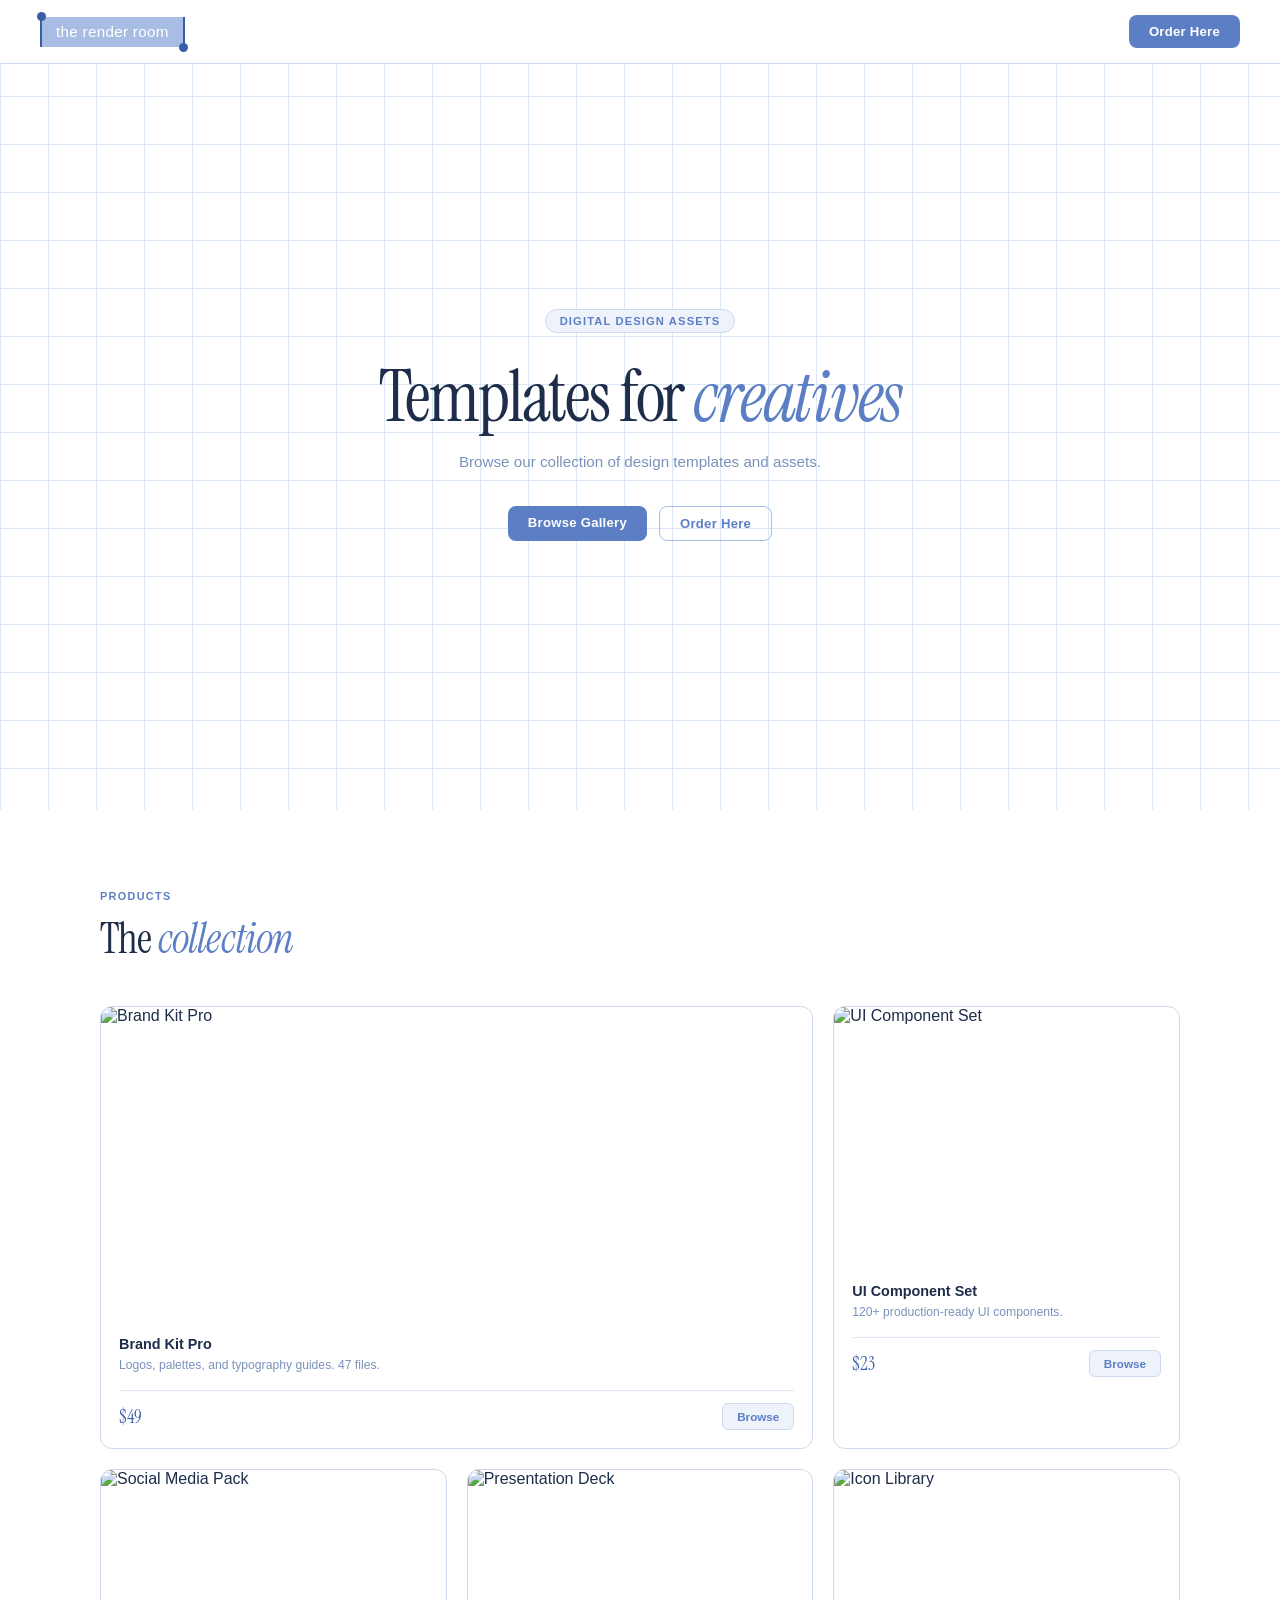
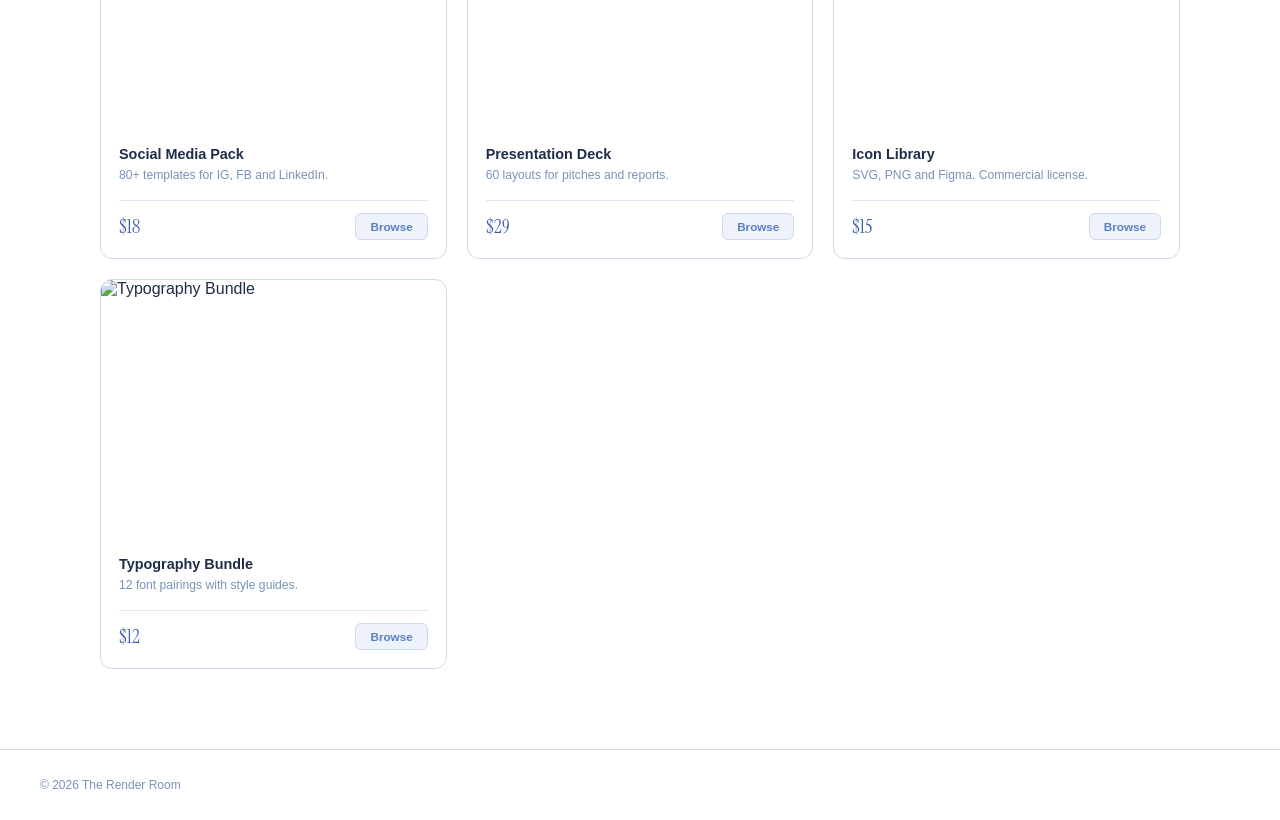
==== index.html @ 3a6969c8 "first commit" ====
<!DOCTYPE html>
<html lang="en">
<head>
  <meta charset="UTF-8"/>
  <meta name="viewport" content="width=device-width, initial-scale=1.0"/>
  <title>The Render Room</title>
  <link rel="icon" href="assets/images/logo.png" type="image/x-icon">
  <link href="https://fonts.googleapis.com/css2?family=Google+Sans:wght@400;500&family=Instrument+Serif:ital@0;1&display=swap" rel="stylesheet"/>
  <link rel="stylesheet" href="../css/style.css"/>
  <style>
    a.card { text-decoration: none; color: var(--text); display: block; }
  </style>
</head>
<body>

  <!-- NAV -->
  <nav>
    <a href="#" class="nav-logo">
      <div class="logo-box">
        <span>the render room</span>
        <div class="logo-dot tl"></div>
        <div class="logo-dot br"></div>
      </div>
    </a>
    <div class="nav-cta">
      <a href="mailto:hello@therenderroom.com" class="btn-solid">Order Here</a>
    </div>
    <button class="hamburger" id="hamburger" onclick="toggleMenu()" aria-label="Menu">
      <span></span><span></span><span></span>
    </button>
  </nav>

  <!-- MOBILE MENU -->
  <div class="mobile-menu" id="mobileMenu">
    <a href="#gallery" onclick="toggleMenu()">Browse Gallery</a>
    <a href="mailto:hello@therenderroom.com" class="btn-solid mobile-order">Order Here</a>
  </div>

  <!-- HERO -->
  <section class="hero">
    <p class="hero-tag">Digital Design Assets</p>
    <h1>Templates for <em>creatives</em></h1>
    <p class="hero-sub">Browse our collection of design templates and assets.</p>
    <div class="hero-actions">
      <a href="#gallery" class="btn-solid">Browse Gallery</a>
      <a href="mailto:hello@therenderroom.com" class="btn-ghost">Order Here</a>
    </div>
  </section>

  <!-- GALLERY -->
  <section id="gallery">
    <p class="section-label">Products</p>
    <h2 class="section-heading">The <em>collection</em></h2>

    <div class="gallery-grid">

      <a class="card featured" href="prints.html">
        <div class="card-thumb">
          <img src="../assets/images/brand-kit-pro.jpg" alt="Brand Kit Pro"/>
        </div>
        <div class="card-body">
          <p class="card-title">Brand Kit Pro</p>
          <p class="card-desc">Logos, palettes, and typography guides. 47 files.</p>
          <div class="card-footer">
            <span class="card-price">$49</span>
            <button class="card-btn">Browse</button>
          </div>
        </div>
      </a>

      <a class="card" href="prints.html">
        <div class="card-thumb">
          <img src="../assets/images/ui-component-set.jpg" alt="UI Component Set"/>
        </div>
        <div class="card-body">
          <p class="card-title">UI Component Set</p>
          <p class="card-desc">120+ production-ready UI components.</p>
          <div class="card-footer">
            <span class="card-price">$23</span>
            <button class="card-btn">Browse</button>
          </div>
        </div>
      </a>

      <a class="card" href="prints.html">
        <div class="card-thumb">
          <img src="../assets/images/social-media-pack.jpg" alt="Social Media Pack"/>
        </div>
        <div class="card-body">
          <p class="card-title">Social Media Pack</p>
          <p class="card-desc">80+ templates for IG, FB and LinkedIn.</p>
          <div class="card-footer">
            <span class="card-price">$18</span>
            <button class="card-btn">Browse</button>
          </div>
        </div>
      </a>

      <a class="card" href="prints.html">
        <div class="card-thumb">
          <img src="../assets/images/presentation-deck.jpg" alt="Presentation Deck"/>
        </div>
        <div class="card-body">
          <p class="card-title">Presentation Deck</p>
          <p class="card-desc">60 layouts for pitches and reports.</p>
          <div class="card-footer">
            <span class="card-price">$29</span>
            <button class="card-btn">Browse</button>
          </div>
        </div>
      </a>

      <a class="card" href="prints.html">
        <div class="card-thumb">
          <img src="../assets/images/icon-library.jpg" alt="Icon Library"/>
        </div>
        <div class="card-body">
          <p class="card-title">Icon Library</p>
          <p class="card-desc">SVG, PNG and Figma. Commercial license.</p>
          <div class="card-footer">
            <span class="card-price">$15</span>
            <button class="card-btn">Browse</button>
          </div>
        </div>
      </a>

      <a class="card" href="prints.html">
        <div class="card-thumb">
          <img src="../assets/images/typography-bundle.jpg" alt="Typography Bundle"/>
        </div>
        <div class="card-body">
          <p class="card-title">Typography Bundle</p>
          <p class="card-desc">12 font pairings with style guides.</p>
          <div class="card-footer">
            <span class="card-price">$12</span>
            <button class="card-btn">Browse</button>
          </div>
        </div>
      </a>

    </div>
  </section>

  <!-- FOOTER -->
  <footer>
    <p>© 2026 The Render Room</p>
  </footer>

  <!-- MODAL -->
  <div class="modal-overlay" id="modalOverlay">
    <div class="modal">
      <button class="modal-close" onclick="closeModal()">✕</button>
      <h3 id="modalTitle"></h3>
      <p id="modalDesc"></p>
      <p class="modal-price" id="modalPrice"></p>
      <div class="modal-actions">
        <a href="mailto:hello@therenderroom.com" class="btn-solid">Order Here</a>
      </div>
    </div>
  </div>

  <script src="../script/script.js"></script>
</body>
</html>
---- css/style.css ----
*, *::before, *::after { box-sizing: border-box; margin: 0; padding: 0; }

:root {
  --blue:       #5b7ec5;
  --blue-light: #a8bde3;
  --blue-pale:  #dce7f5;
  --blue-wash:  #eef3fb;
  --blue-deep:  #3a5da8;
  --white:      #ffffff;
  --text:       #1e2d4a;
  --muted:      #7a92ba;
  --border:     #cdd9ee;
}

html { scroll-behavior: smooth; }

body {
  font-family: 'Google Sans', sans-serif;
  background: var(--white);
  color: var(--text);
  overflow-x: hidden;
}

/* NAV */
nav {
  position: fixed;
  top: 0; left: 0; right: 0;
  z-index: 100;
  background: rgba(255,255,255,0.9);
  backdrop-filter: blur(12px);
  border-bottom: 1px solid var(--border);
  padding: 0 40px;
  height: 64px;
  display: flex;
  align-items: center;
  justify-content: space-between;
}

.nav-logo { text-decoration: none; }

.logo-box {
  display: inline-block;
  background: var(--blue-light);
  padding: 6px 14px;
  border-left: 2.5px solid var(--blue-deep);
  border-right: 2.5px solid var(--blue-deep);
  position: relative;
}
.logo-box span {
  font-family: 'Google Sans', sans-serif;
  font-weight: 400;
  font-size: 0.95rem;
  color: var(--white);
  letter-spacing: 0.02em;
}
.logo-dot {
  width: 9px; height: 9px;
  background: var(--blue-deep);
  border-radius: 50%;
  position: absolute;
}
.logo-dot.tl { top: -5px; left: -5px; }
.logo-dot.br { bottom: -5px; right: -5px; }

.nav-cta { display: flex; gap: 10px; }

/* BUTTONS */
.btn-solid, .btn-ghost, .btn-white, .btn-outline-white {
  font-family: 'Google Sans', sans-serif;
  font-size: 0.82rem;
  font-weight: 600;
  padding: 9px 20px;
  border-radius: 8px;
  cursor: pointer;
  text-decoration: none;
  letter-spacing: 0.02em;
  transition: background 0.2s, border-color 0.2s;
  display: inline-block;
}
.btn-solid { background: var(--blue); color: var(--white); border: none; }
.btn-solid:hover { background: var(--blue-deep); }
.btn-ghost { background: transparent; color: var(--blue); border: 1.5px solid var(--blue-light); }
.btn-ghost:hover { background: var(--blue-wash); }
.btn-white { background: var(--white); color: var(--blue); border: none; }
.btn-white:hover { background: var(--blue-pale); }
.btn-outline-white { background: transparent; color: var(--white); border: 1.5px solid rgba(255,255,255,0.5); }
.btn-outline-white:hover { border-color: white; background: rgba(255,255,255,0.1); }

/* HERO */
.hero {
  min-height: 90vh;
  display: flex;
  flex-direction: column;
  align-items: center;
  justify-content: center;
  text-align: center;
  padding: 100px 24px 60px;
  background:
    linear-gradient(var(--blue-pale) 1px, transparent 1px),
    linear-gradient(90deg, var(--blue-pale) 1px, transparent 1px);
  background-size: 48px 48px;
  background-color: var(--white);
  width: 100vw;
  margin-left: calc(-50vw + 50%);
  max-width: 100vw;
}

.hero-tag {
  font-size: 0.7rem;
  font-weight: 600;
  letter-spacing: 0.1em;
  text-transform: uppercase;
  color: var(--blue);
  background: var(--blue-wash);
  border: 1px solid var(--border);
  border-radius: 20px;
  padding: 5px 14px;
  margin-bottom: 24px;
}

.hero h1 {
  font-family: 'Instrument Serif', serif;
  font-size: clamp(2.6rem, 6vw, 4.5rem);
  font-weight: 400;
  letter-spacing: -0.03em;
  line-height: 1.1;
  margin-bottom: 16px;
}
.hero h1 em { font-style: italic; color: var(--blue); }

.hero-sub {
  font-size: 0.95rem;
  color: var(--muted);
  margin-bottom: 36px;
}

.hero-actions { display: flex; gap: 12px; flex-wrap: wrap; justify-content: center; }

/* SECTION */
section { padding: 80px 40px; max-width: 1160px; margin: 0 auto; }

.section-label {
  font-size: 0.68rem;
  font-weight: 600;
  letter-spacing: 0.12em;
  text-transform: uppercase;
  color: var(--blue);
  margin-bottom: 10px;
}

.section-heading {
  font-family: 'Instrument Serif', serif;
  font-size: clamp(1.8rem, 3.5vw, 2.6rem);
  font-weight: 400;
  letter-spacing: -0.02em;
  margin-bottom: 40px;
}
.section-heading em { font-style: italic; color: var(--blue); }

/* GALLERY */
.gallery-grid {
  display: grid;
  grid-template-columns: repeat(3, 1fr);
  gap: 20px;
}

.card {
  background: var(--white);
  border: 1px solid var(--border);
  border-radius: 12px;
  overflow: hidden;
  cursor: pointer;
  transition: transform 0.25s, box-shadow 0.25s, border-color 0.25s;
}
.card:hover {
  transform: translateY(-5px);
  box-shadow: 0 16px 40px rgba(91,126,197,0.13);
  border-color: var(--blue-light);
}
.card.featured { grid-column: span 2; }

.card-thumb {
  aspect-ratio: 4/3;
  display: flex;
  align-items: center;
  justify-content: center;
  position: relative;
}
.card.featured .card-thumb { aspect-ratio: 16/7; }

.thumb-icon { font-size: 2.6rem; }

.card-thumb img {
  width: 100%;
  height: 100%;
  object-fit: cover;
  display: block;
}

.card-tag {
  position: absolute;
  top: 10px; right: 10px;
  background: rgba(255,255,255,0.9);
  border: 1px solid var(--border);
  border-radius: 5px;
  font-size: 0.62rem;
  font-weight: 600;
  padding: 3px 8px;
  color: var(--text);
}

.card-body { padding: 18px; }
.card-title { font-size: 0.9rem; font-weight: 600; margin-bottom: 4px; }
.card-desc { font-size: 0.76rem; color: var(--muted); line-height: 1.6; margin-bottom: 14px; }

.card-footer {
  display: flex;
  align-items: center;
  justify-content: space-between;
  padding-top: 12px;
  border-top: 1px solid var(--blue-pale);
}
.card-price {
  font-family: 'Instrument Serif', serif;
  font-size: 1.2rem;
  color: var(--blue-deep);
}
.card-btn {
  font-family: 'Google Sans', sans-serif;
  font-size: 0.73rem;
  font-weight: 600;
  padding: 6px 14px;
  background: var(--blue-wash);
  color: var(--blue);
  border: 1px solid var(--border);
  border-radius: 6px;
  cursor: pointer;
  transition: background 0.2s, color 0.2s;
}
.card-btn:hover { background: var(--blue); color: var(--white); border-color: var(--blue); }

/* CTA */
.cta-section { padding: 0 40px 80px; max-width: 1160px; margin: 0 auto; }

.cta-banner {
  background: var(--blue);
  border-radius: 16px;
  padding: 52px 48px;
  display: flex;
  align-items: center;
  justify-content: space-between;
  gap: 28px;
}
.cta-banner h2 {
  font-family: 'Instrument Serif', serif;
  font-size: 2rem;
  font-weight: 400;
  color: var(--white);
  margin-bottom: 6px;
}
.cta-banner h2 em { font-style: italic; opacity: 0.8; }
.cta-banner p { font-size: 0.85rem; color: rgba(255,255,255,0.65); }
.cta-actions { display: flex; gap: 10px; flex-shrink: 0; }

/* FOOTER */
footer {
  border-top: 1px solid var(--border);
  padding: 28px 40px;
  display: flex;
  align-items: center;
  justify-content: space-between;
}
footer p { font-size: 0.75rem; color: var(--muted); }

/* MODAL */
.modal-overlay {
  position: fixed;
  inset: 0;
  background: rgba(30,45,74,0.4);
  backdrop-filter: blur(6px);
  z-index: 200;
  display: none;
  align-items: center;
  justify-content: center;
  padding: 24px;
}
.modal-overlay.open { display: flex; }

.modal {
  background: var(--white);
  border-radius: 16px;
  padding: 36px;
  max-width: 440px;
  width: 100%;
  border: 1px solid var(--border);
  position: relative;
  animation: popUp 0.28s cubic-bezier(.34,1.56,.64,1) both;
}
.modal-close {
  position: absolute;
  top: 14px; right: 14px;
  width: 30px; height: 30px;
  border-radius: 50%;
  background: var(--blue-wash);
  border: 1px solid var(--border);
  cursor: pointer;
  font-size: 0.85rem;
  color: var(--muted);
  display: flex; align-items: center; justify-content: center;
  transition: background 0.2s;
}
.modal-close:hover { background: var(--blue-pale); }

.modal-icon { font-size: 2.4rem; margin-bottom: 14px; }
.modal h3 {
  font-family: 'Instrument Serif', serif;
  font-size: 1.5rem;
  font-weight: 400;
  margin-bottom: 8px;
}
.modal p { font-size: 0.82rem; color: var(--muted); line-height: 1.6; margin-bottom: 16px; }
.modal-price {
  font-family: 'Instrument Serif', serif;
  font-size: 1.7rem !important;
  color: var(--blue-deep) !important;
  margin-bottom: 24px !important;
}
.modal-actions { display: flex; gap: 10px; }
.modal-actions a { flex: 1; text-align: center; }

/* ANIMATIONS */
@keyframes popUp    { from { opacity: 0; transform: scale(0.92); } to { opacity: 1; transform: scale(1); } }
@keyframes slideDown { from { opacity: 0; transform: translateY(-8px); } to { opacity: 1; transform: none; } }

/* HAMBURGER */
.hamburger {
  display: none;
  flex-direction: column;
  gap: 5px;
  background: none;
  border: none;
  cursor: pointer;
  padding: 6px;
}
.hamburger span {
  display: block;
  width: 22px;
  height: 2px;
  background: var(--text);
  border-radius: 2px;
  transition: transform 0.2s, opacity 0.2s;
}
.hamburger.open span:nth-child(1) { transform: translateY(7px) rotate(45deg); }
.hamburger.open span:nth-child(2) { opacity: 0; }
.hamburger.open span:nth-child(3) { transform: translateY(-7px) rotate(-45deg); }

/* MOBILE MENU */
.mobile-menu {
  display: none;
  position: fixed;
  top: 64px; left: 0; right: 0;
  background: var(--white);
  border-bottom: 1px solid var(--border);
  flex-direction: column;
  padding: 20px;
  gap: 12px;
  z-index: 99;
  animation: slideDown 0.2s ease both;
}
.mobile-menu.open { display: flex; }
.mobile-menu a {
  font-size: 0.9rem;
  font-weight: 600;
  color: var(--white);
  text-decoration: none;
  padding: 12px;
  border-radius: 8px;
  background: var(--blue);
  text-align: center;
  border-bottom: none;
  transition: background 0.2s;
}
.mobile-menu a:hover { background: var(--blue-deep); }
.mobile-menu a:last-child { border-bottom: none; }
.mobile-menu .mobile-order {
  text-align: center;
  padding: 12px;
  margin-top: 0;
  border-bottom: none;
}

/* TABLET */
@media (max-width: 860px) {
  nav { padding: 0 20px; }
  .nav-cta { display: none; }
  .hamburger { display: flex; }
  section, .cta-section { padding-left: 20px; padding-right: 20px; }
  section { padding-top: 60px; padding-bottom: 60px; }
  .gallery-grid { grid-template-columns: 1fr 1fr; }
  .card.featured { grid-column: span 2; }
  .cta-banner { flex-direction: column; padding: 36px 24px; text-align: center; }
  .cta-actions { justify-content: center; }
  footer { flex-direction: column; gap: 12px; text-align: center; }
}

/* MOBILE */
@media (max-width: 560px) {
  .hero { min-height: 85vh; padding: 90px 20px 48px; }
  .hero h1 { font-size: 2.4rem; }
  .hero-sub { font-size: 0.88rem; }
  .hero-actions { flex-direction: column; align-items: stretch; width: 100%; max-width: 280px; }
  .hero-actions a { text-align: center; padding: 13px; }

  section { padding: 48px 16px; }
  .gallery-grid { grid-template-columns: 1fr; gap: 14px; }
  .card.featured { grid-column: span 1; }
  .card.featured .card-thumb { aspect-ratio: 4/3; }

  .cta-section { padding: 0 16px 56px; }
  .cta-banner { padding: 32px 20px; }
  .cta-banner h2 { font-size: 1.6rem; }
  .cta-actions { flex-direction: column; width: 100%; }
  .cta-actions a { text-align: center; }

  footer { padding: 24px 16px; }

  .modal { padding: 28px 20px; border-radius: 14px; }
  .modal-actions { flex-direction: column; }
  .modal-actions a { text-align: center; }
}
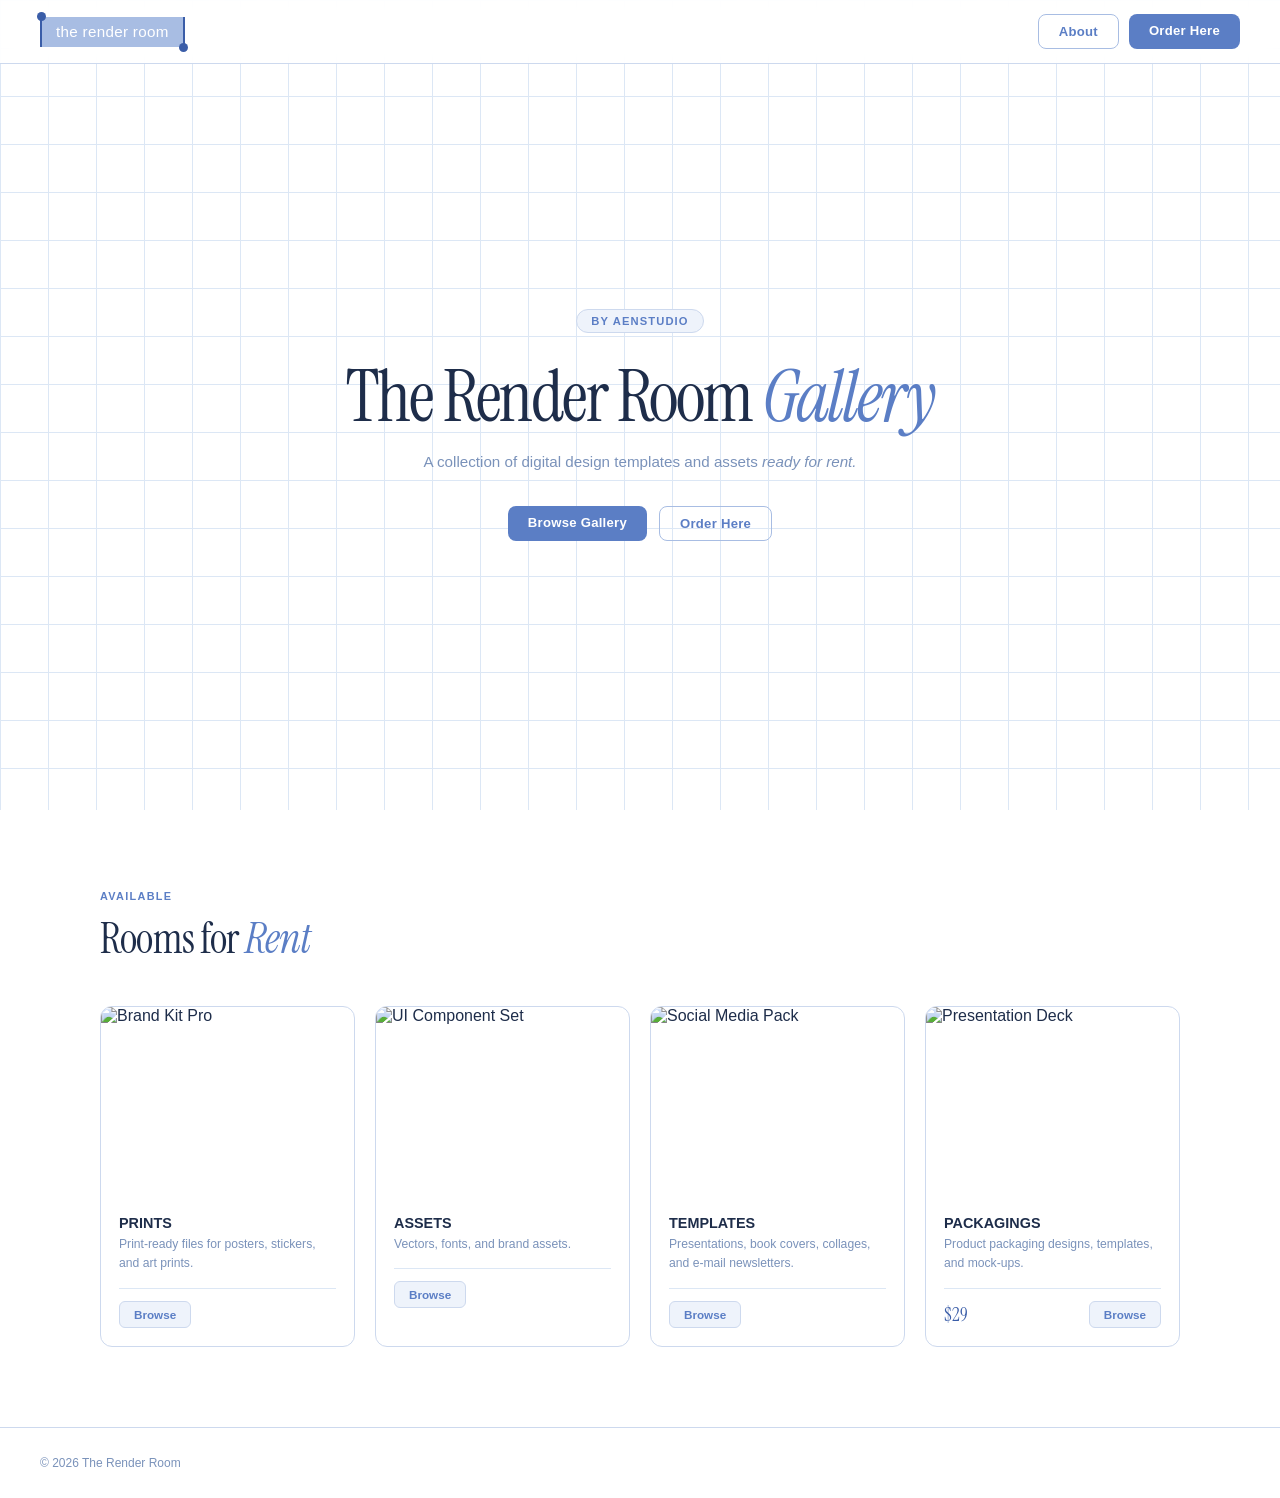
==== commit 3dad9b01: "updated path" ====
--- a/index.html
+++ b/index.html
@@ -6,9 +6,12 @@
   <title>The Render Room</title>
   <link rel="icon" href="assets/images/logo.png" type="image/x-icon">
   <link href="https://fonts.googleapis.com/css2?family=Google+Sans:wght@400;500&family=Instrument+Serif:ital@0;1&display=swap" rel="stylesheet"/>
-  <link rel="stylesheet" href="../css/style.css"/>
+  <link rel="stylesheet" href="css/style.css"/>
   <style>
     a.card { text-decoration: none; color: var(--text); display: block; }
+    #gallery .gallery-grid { grid-template-columns: repeat(4, 1fr); }
+    @media (max-width: 860px) { #gallery .gallery-grid { grid-template-columns: repeat(2, 1fr); } }
+    @media (max-width: 560px) { #gallery .gallery-grid { grid-template-columns: repeat(2, 1fr); } }
   </style>
 </head>
 <body>
@@ -23,6 +26,7 @@
       </div>
     </a>
     <div class="nav-cta">
+      <a href="about.html" class="btn-ghost">About</a>
       <a href="mailto:hello@therenderroom.com" class="btn-solid">Order Here</a>
     </div>
     <button class="hamburger" id="hamburger" onclick="toggleMenu()" aria-label="Menu">
@@ -34,13 +38,14 @@
   <div class="mobile-menu" id="mobileMenu">
     <a href="#gallery" onclick="toggleMenu()">Browse Gallery</a>
     <a href="mailto:hello@therenderroom.com" class="btn-solid mobile-order">Order Here</a>
+    <a href="about.html" onclick="toggleMenu()">About</a>
   </div>
 
   <!-- HERO -->
   <section class="hero">
-    <p class="hero-tag">Digital Design Assets</p>
-    <h1>Templates for <em>creatives</em></h1>
-    <p class="hero-sub">Browse our collection of design templates and assets.</p>
+    <p class="hero-tag">by aenstudio</p>
+    <h1>The Render Room <em>Gallery</em></h1>
+    <p class="hero-sub">A collection of digital design templates and assets <em>ready for rent.</em></p>
     <div class="hero-actions">
       <a href="#gallery" class="btn-solid">Browse Gallery</a>
       <a href="mailto:hello@therenderroom.com" class="btn-ghost">Order Here</a>
@@ -49,20 +54,19 @@
 
   <!-- GALLERY -->
   <section id="gallery">
-    <p class="section-label">Products</p>
-    <h2 class="section-heading">The <em>collection</em></h2>
+    <p class="section-label">AVAILABLE</p>
+    <h2 class="section-heading">Rooms for <em>Rent</em></h2>
 
     <div class="gallery-grid">
 
-      <a class="card featured" href="prints.html">
+      <a class="card" href="prints.html">
         <div class="card-thumb">
           <img src="../assets/images/brand-kit-pro.jpg" alt="Brand Kit Pro"/>
         </div>
         <div class="card-body">
-          <p class="card-title">Brand Kit Pro</p>
-          <p class="card-desc">Logos, palettes, and typography guides. 47 files.</p>
+          <p class="card-title">PRINTS</p>
+          <p class="card-desc">Print-ready files for posters, stickers, and art prints.</p>
           <div class="card-footer">
-            <span class="card-price">$49</span>
             <button class="card-btn">Browse</button>
           </div>
         </div>
@@ -73,10 +77,10 @@
           <img src="../assets/images/ui-component-set.jpg" alt="UI Component Set"/>
         </div>
         <div class="card-body">
-          <p class="card-title">UI Component Set</p>
-          <p class="card-desc">120+ production-ready UI components.</p>
+          <p class="card-title">ASSETS</p>
+          <p class="card-desc">Vectors, fonts, and brand assets.</p>
           <div class="card-footer">
-            <span class="card-price">$23</span>
+
             <button class="card-btn">Browse</button>
           </div>
         </div>
@@ -87,10 +91,10 @@
           <img src="../assets/images/social-media-pack.jpg" alt="Social Media Pack"/>
         </div>
         <div class="card-body">
-          <p class="card-title">Social Media Pack</p>
-          <p class="card-desc">80+ templates for IG, FB and LinkedIn.</p>
+          <p class="card-title">TEMPLATES</p>
+          <p class="card-desc">Presentations, book covers, collages, and e-mail newsletters.</p>
           <div class="card-footer">
-            <span class="card-price">$18</span>
+    
             <button class="card-btn">Browse</button>
           </div>
         </div>
@@ -101,38 +105,10 @@
           <img src="../assets/images/presentation-deck.jpg" alt="Presentation Deck"/>
         </div>
         <div class="card-body">
-          <p class="card-title">Presentation Deck</p>
-          <p class="card-desc">60 layouts for pitches and reports.</p>
+          <p class="card-title">PACKAGINGS</p>
+          <p class="card-desc">Product packaging designs, templates, and mock-ups.</p>
           <div class="card-footer">
             <span class="card-price">$29</span>
-            <button class="card-btn">Browse</button>
-          </div>
-        </div>
-      </a>
-
-      <a class="card" href="prints.html">
-        <div class="card-thumb">
-          <img src="../assets/images/icon-library.jpg" alt="Icon Library"/>
-        </div>
-        <div class="card-body">
-          <p class="card-title">Icon Library</p>
-          <p class="card-desc">SVG, PNG and Figma. Commercial license.</p>
-          <div class="card-footer">
-            <span class="card-price">$15</span>
-            <button class="card-btn">Browse</button>
-          </div>
-        </div>
-      </a>
-
-      <a class="card" href="prints.html">
-        <div class="card-thumb">
-          <img src="../assets/images/typography-bundle.jpg" alt="Typography Bundle"/>
-        </div>
-        <div class="card-body">
-          <p class="card-title">Typography Bundle</p>
-          <p class="card-desc">12 font pairings with style guides.</p>
-          <div class="card-footer">
-            <span class="card-price">$12</span>
             <button class="card-btn">Browse</button>
           </div>
         </div>
@@ -159,6 +135,6 @@
     </div>
   </div>
 
-  <script src="../script/script.js"></script>
+  <script src="script/script.js"></script>
 </body>
 </html>
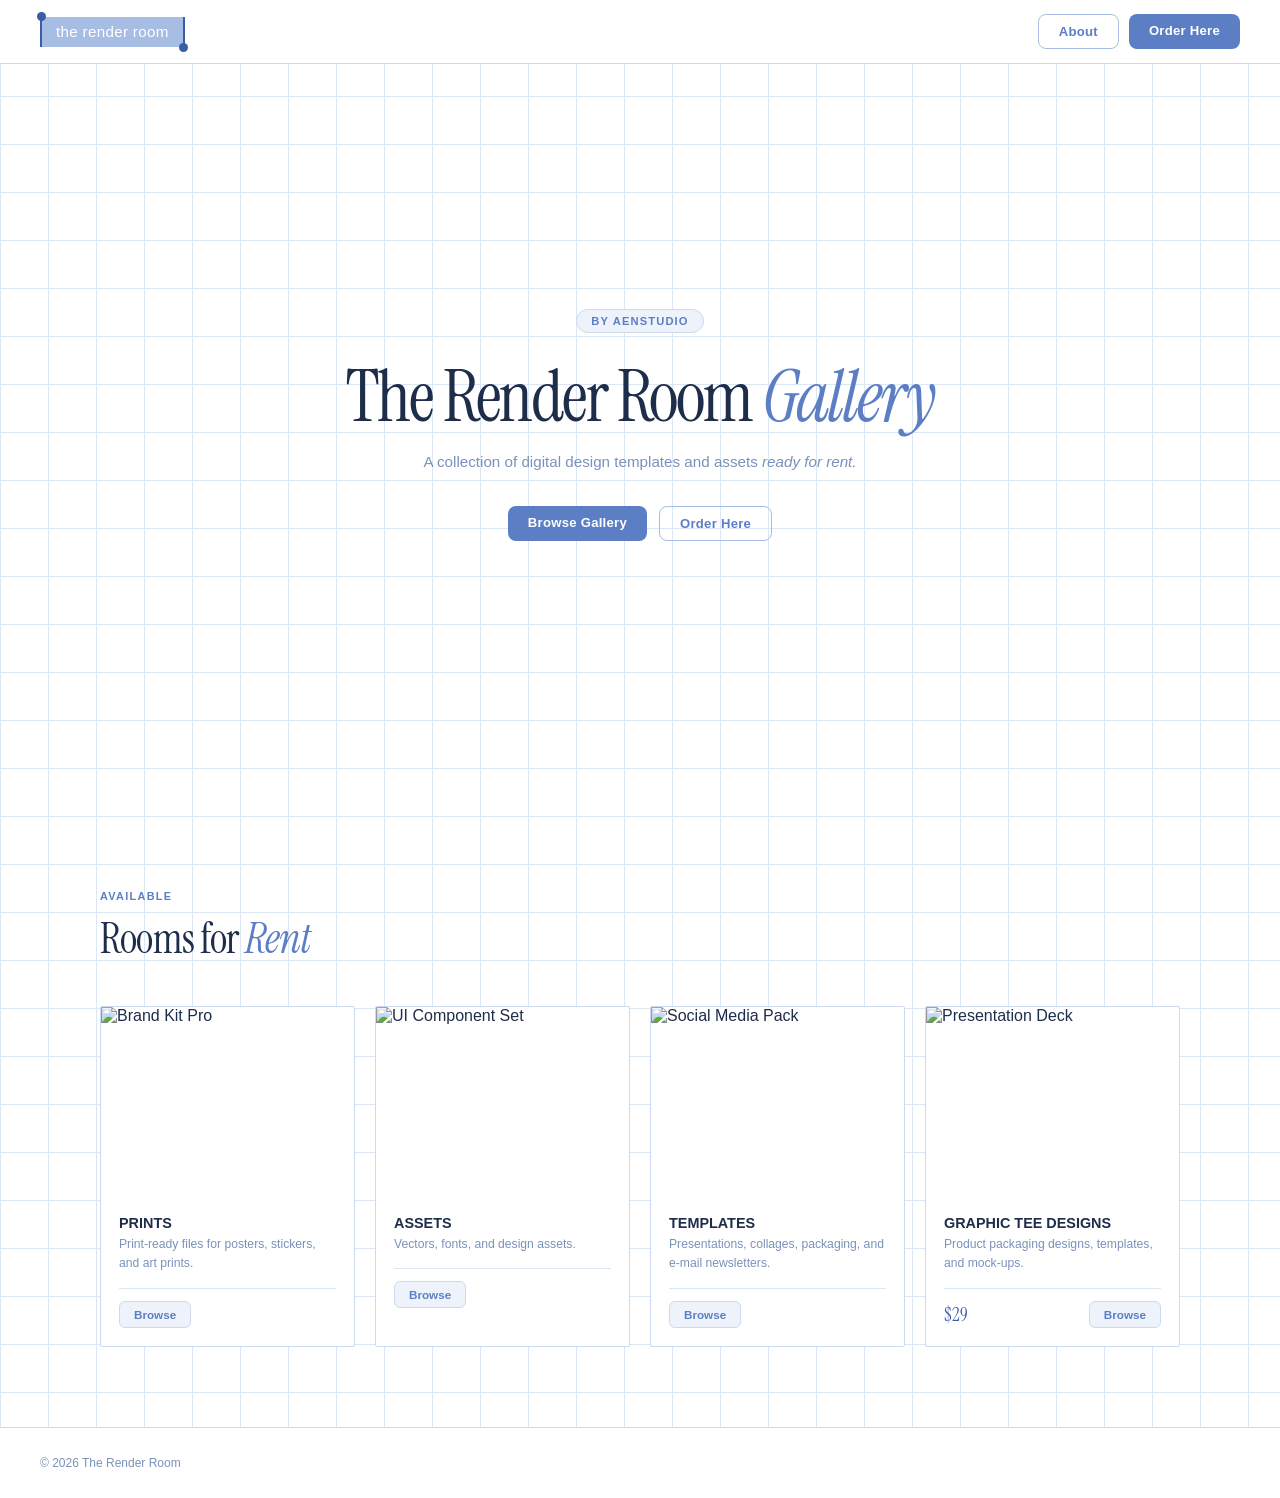
==== commit a7972982: "updated desc" ====
--- a/index.html
+++ b/index.html
@@ -78,7 +78,7 @@
         </div>
         <div class="card-body">
           <p class="card-title">ASSETS</p>
-          <p class="card-desc">Vectors, fonts, and brand assets.</p>
+          <p class="card-desc">Vectors, fonts, and design assets.</p>
           <div class="card-footer">
 
             <button class="card-btn">Browse</button>
@@ -92,7 +92,7 @@
         </div>
         <div class="card-body">
           <p class="card-title">TEMPLATES</p>
-          <p class="card-desc">Presentations, book covers, collages, and e-mail newsletters.</p>
+          <p class="card-desc">Presentations, collages, packaging, and e-mail newsletters.</p>
           <div class="card-footer">
     
             <button class="card-btn">Browse</button>
@@ -105,7 +105,7 @@
           <img src="../assets/images/presentation-deck.jpg" alt="Presentation Deck"/>
         </div>
         <div class="card-body">
-          <p class="card-title">PACKAGINGS</p>
+          <p class="card-title">GRAPHIC TEE DESIGNS</p>
           <p class="card-desc">Product packaging designs, templates, and mock-ups.</p>
           <div class="card-footer">
             <span class="card-price">$29</span>
@@ -135,6 +135,7 @@
     </div>
   </div>
 
+
   <script src="script/script.js"></script>
 </body>
 </html>
--- a/css/style.css
+++ b/css/style.css
@@ -16,9 +16,14 @@
 
 body {
   font-family: 'Google Sans', sans-serif;
-  background: var(--white);
+  background-color: var(--white);
+  background-image:
+    linear-gradient(var(--blue-pale) 1px, transparent 1px),
+    linear-gradient(90deg, var(--blue-pale) 1px, transparent 1px);
+  background-size: 48px 48px;
   color: var(--text);
   overflow-x: hidden;
+
 }
 
 /* NAV */
@@ -95,14 +100,9 @@
   justify-content: center;
   text-align: center;
   padding: 100px 24px 60px;
-  background:
-    linear-gradient(var(--blue-pale) 1px, transparent 1px),
-    linear-gradient(90deg, var(--blue-pale) 1px, transparent 1px);
-  background-size: 48px 48px;
-  background-color: var(--white);
-  width: 100vw;
-  margin-left: calc(-50vw + 50%);
-  max-width: 100vw;
+  width: 100%;
+  max-width: 100%;
+  margin-left: 0;
 }
 
 .hero-tag {
@@ -167,7 +167,7 @@
 .card {
   background: var(--white);
   border: 1px solid var(--border);
-  border-radius: 12px;
+  border-radius: 2px;
   overflow: hidden;
   cursor: pointer;
   transition: transform 0.25s, box-shadow 0.25s, border-color 0.25s;
@@ -370,12 +370,13 @@
 .mobile-menu.open { display: flex; }
 .mobile-menu a {
   font-size: 0.9rem;
-  font-weight: 600;
+  font-weight: 300;
   color: var(--white);
   text-decoration: none;
   padding: 12px;
   border-radius: 8px;
-  background: var(--blue);
+  border-color: #3a5da8;
+  background: var(--blue-light);
   text-align: center;
   border-bottom: none;
   transition: background 0.2s;
@@ -427,4 +428,7 @@
   .modal { padding: 28px 20px; border-radius: 14px; }
   .modal-actions { flex-direction: column; }
   .modal-actions a { text-align: center; }
-}+}
+footer {
+  background: var(--white);
+}
